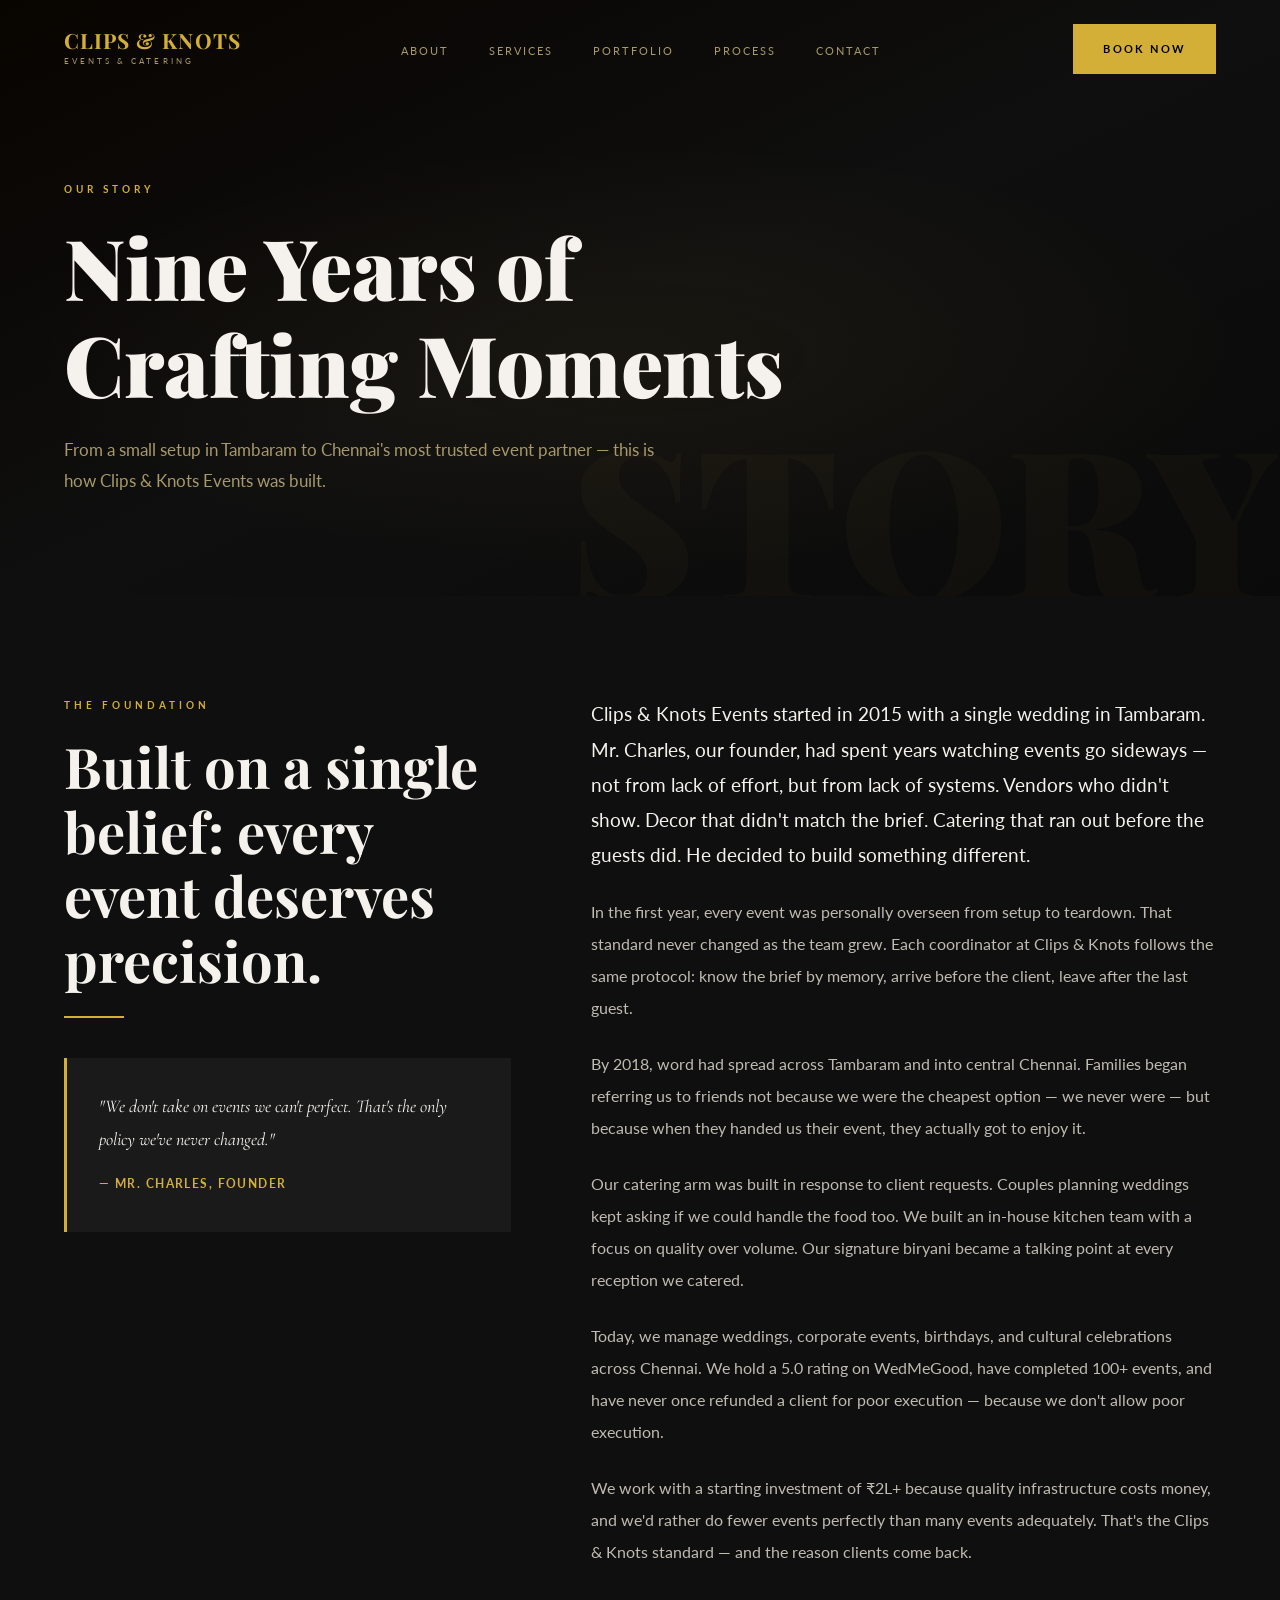
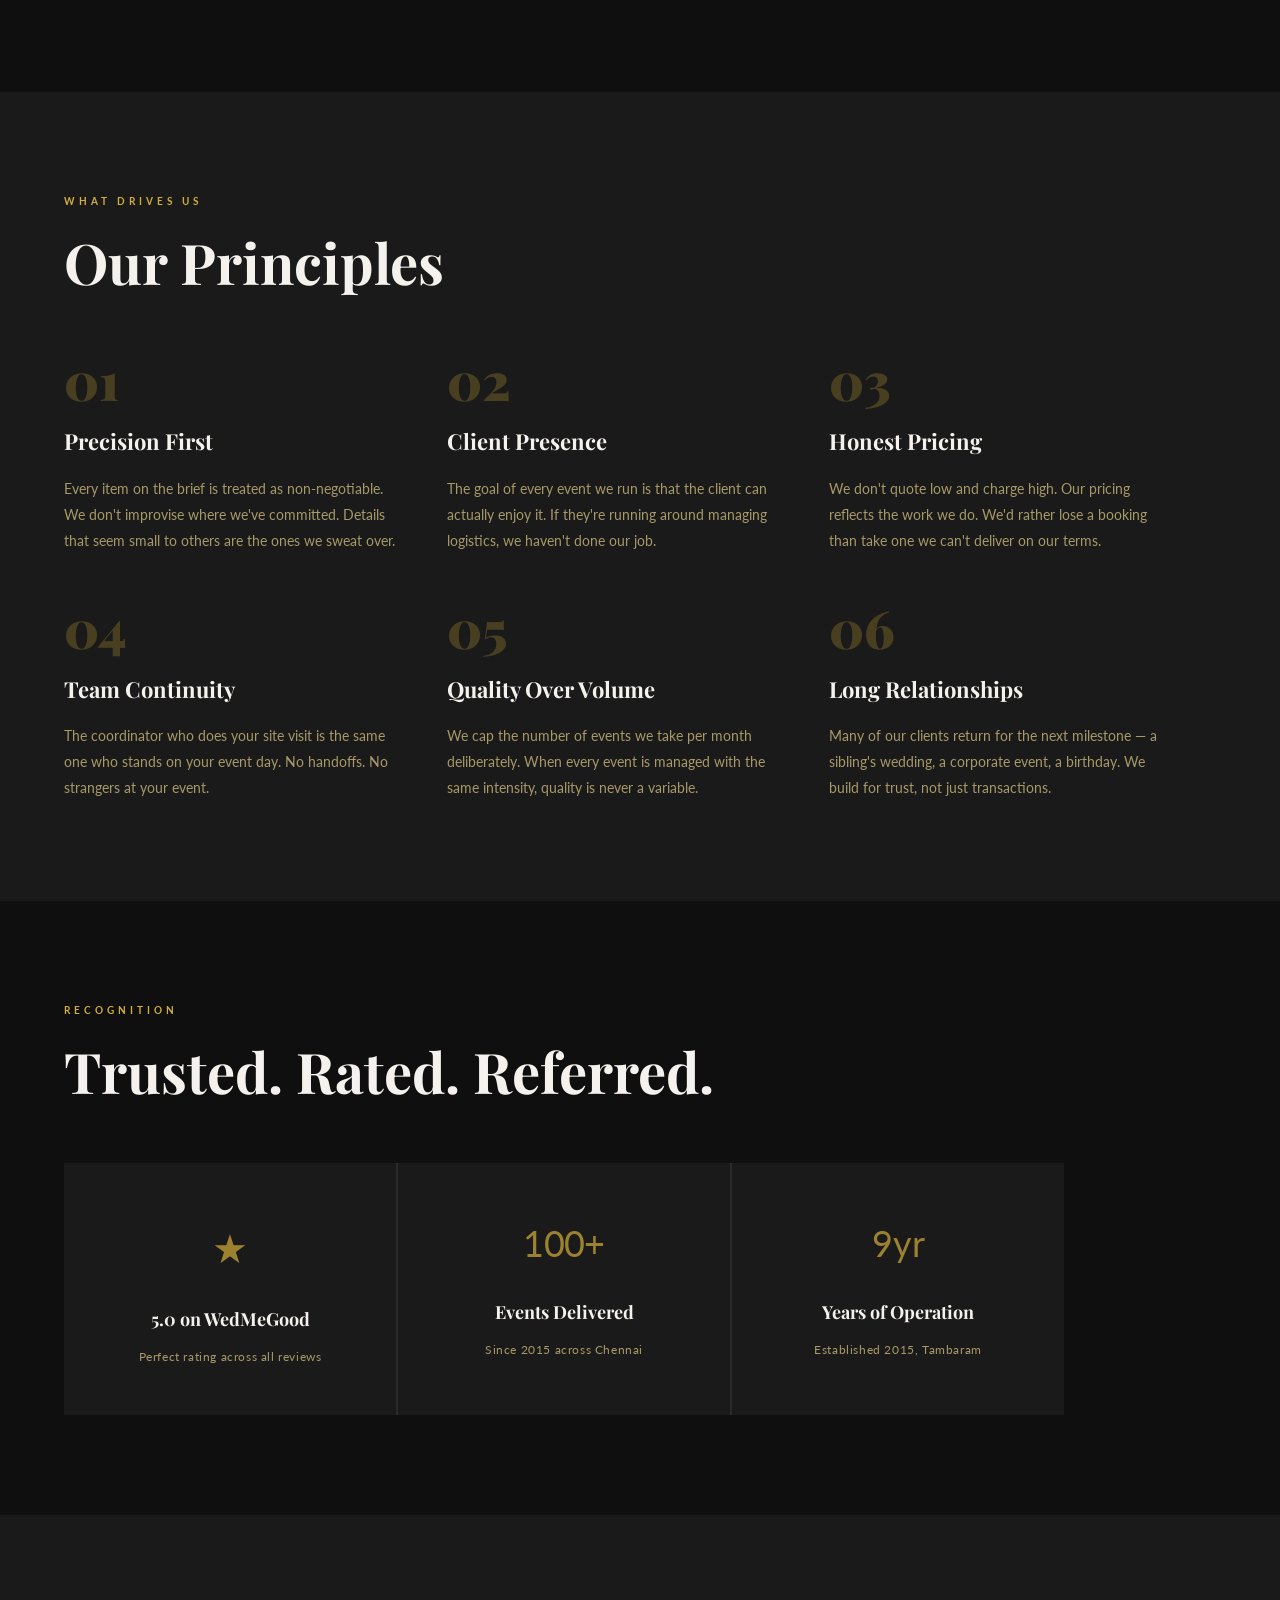
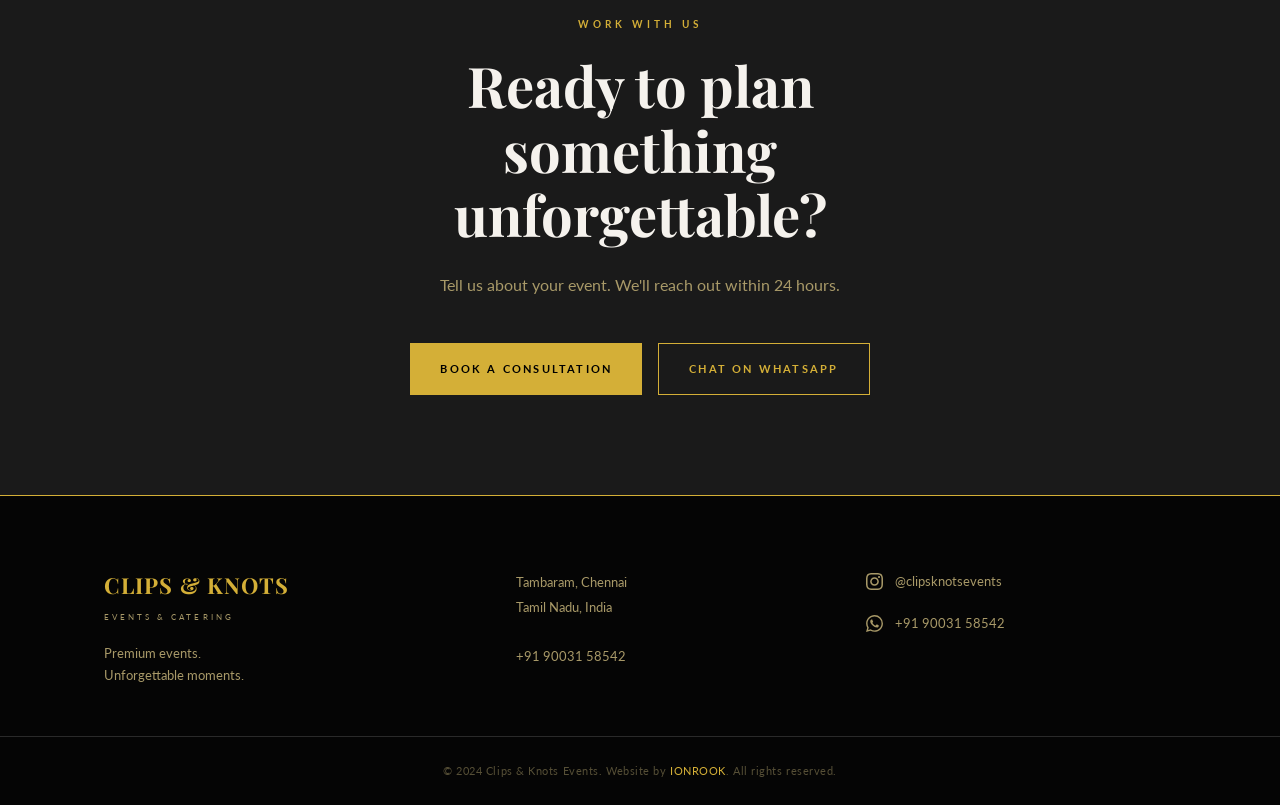
==== about.html @ 50ed9e3c "clips knots final build" ====
<!DOCTYPE html>
<html lang="en">
<head>
  <meta charset="UTF-8">
  <meta name="viewport" content="width=device-width, initial-scale=1.0">
  <meta name="description" content="About Clips & Knots Events — 9 years of premium event management in Chennai. Our story, values, and team behind 100+ unforgettable celebrations.">
  <title>About — Clips &amp; Knots Events</title>
  <link rel="preconnect" href="https://fonts.googleapis.com">
  <link rel="preconnect" href="https://fonts.gstatic.com" crossorigin>
  <link href="https://fonts.googleapis.com/css2?family=Playfair+Display:ital,wght@0,400;0,500;0,700;0,900;1,400&family=Lato:wght@300;400;700&family=Cormorant+Garamond:ital,wght@1,400;1,500;1,600&display=swap" rel="stylesheet">
  <link rel="stylesheet" href="css/style.css">
</head>
<body>

  <!-- NAVIGATION -->
  <nav class="nav" role="navigation" aria-label="Main navigation">
    <a href="index.html" class="nav-logo" aria-label="Clips & Knots Events — Home">
      <span class="nav-logo-name">CLIPS &amp; KNOTS</span>
      <span class="nav-logo-sub">Events &amp; Catering</span>
    </a>
    <ul class="nav-links" role="list">
      <li><a href="about.html" aria-current="page">About</a></li>
      <li><a href="index.html#services">Services</a></li>
      <li><a href="index.html#portfolio">Portfolio</a></li>
      <li><a href="index.html#process">Process</a></li>
      <li><a href="contact.html">Contact</a></li>
    </ul>
    <a href="contact.html" class="btn btn-primary" style="margin-left:32px;">Book Now</a>
    <button class="nav-hamburger" aria-label="Open navigation menu" aria-expanded="false">
      <span></span><span></span><span></span>
    </button>
  </nav>

  <!-- MOBILE MENU -->
  <div class="mobile-menu" role="dialog" aria-modal="true" aria-label="Navigation menu">
    <a href="index.html">Home</a>
    <a href="index.html#services">Services</a>
    <a href="index.html#portfolio">Portfolio</a>
    <a href="contact.html">Contact</a>
    <a href="https://wa.me/919003158542?text=Hi%20Clips%20%26%20Knots%2C%20I'm%20interested%20in%20your%20event%20planning%20services." class="btn btn-primary" target="_blank" rel="noopener noreferrer" style="margin-top:8px;">Chat on WhatsApp</a>
  </div>

  <main>

    <!-- ============================
         PAGE HERO
         ============================ -->
    <section class="page-hero" aria-label="About us">
      <span class="page-hero-bg-text" aria-hidden="true">STORY</span>
      <span class="label-text" style="margin-bottom:20px;">Our Story</span>
      <h1 class="section-title" style="font-size:clamp(48px,7vw,84px); font-weight:900;">Nine Years of<br>Crafting Moments</h1>
      <p>From a small setup in Tambaram to Chennai's most trusted event partner — this is how Clips &amp; Knots Events was built.</p>
    </section>

    <!-- ============================
         FULL STORY
         ============================ -->
    <section class="about-full-story" aria-labelledby="story-heading">
      <div class="about-full-story-grid">
        <div class="about-story-sticky">
          <span class="label-text reveal" style="margin-bottom:20px;">The Foundation</span>
          <h2 class="section-title reveal reveal-delay-1" id="story-heading">Built on a single belief: every event deserves precision.</h2>
          <div class="gold-line reveal reveal-delay-2"></div>
          <div class="reveal reveal-delay-2" style="margin-top: 40px;">
            <div style="background:var(--bg-secondary); padding:32px; border-left:3px solid var(--accent);">
              <p class="testimonial-quote" style="font-size:18px; margin-bottom:16px;">"We don't take on events we can't perfect. That's the only policy we've never changed."</p>
              <p class="testimonial-author">— Mr. Charles, Founder</p>
            </div>
          </div>
        </div>

        <div class="about-story-content">
          <p class="reveal">
            Clips &amp; Knots Events started in 2015 with a single wedding in Tambaram. Mr. Charles,
            our founder, had spent years watching events go sideways — not from lack of effort,
            but from lack of systems. Vendors who didn't show. Decor that didn't match the brief.
            Catering that ran out before the guests did. He decided to build something different.
          </p>
          <p class="reveal reveal-delay-1">
            In the first year, every event was personally overseen from setup to teardown.
            That standard never changed as the team grew. Each coordinator at Clips &amp; Knots
            follows the same protocol: know the brief by memory, arrive before the client,
            leave after the last guest.
          </p>
          <p class="reveal reveal-delay-1">
            By 2018, word had spread across Tambaram and into central Chennai. Families began
            referring us to friends not because we were the cheapest option — we never were —
            but because when they handed us their event, they actually got to enjoy it.
          </p>
          <p class="reveal reveal-delay-2">
            Our catering arm was built in response to client requests. Couples planning weddings
            kept asking if we could handle the food too. We built an in-house kitchen team with a
            focus on quality over volume. Our signature biryani became a talking point at every
            reception we catered.
          </p>
          <p class="reveal reveal-delay-2">
            Today, we manage weddings, corporate events, birthdays, and cultural celebrations
            across Chennai. We hold a 5.0 rating on WedMeGood, have completed 100+ events,
            and have never once refunded a client for poor execution — because we don't allow
            poor execution.
          </p>
          <p class="reveal reveal-delay-3">
            We work with a starting investment of ₹2L+ because quality infrastructure costs
            money, and we'd rather do fewer events perfectly than many events adequately.
            That's the Clips &amp; Knots standard — and the reason clients come back.
          </p>
        </div>
      </div>
    </section>

    <!-- ============================
         VALUES
         ============================ -->
    <section class="values-section" aria-labelledby="values-heading">
      <span class="label-text reveal" style="margin-bottom:20px;">What Drives Us</span>
      <h2 class="section-title reveal reveal-delay-1" id="values-heading">Our Principles</h2>
      <div class="values-grid">
        <div class="reveal">
          <p class="value-number">01</p>
          <h3 class="value-title">Precision First</h3>
          <p class="value-desc">Every item on the brief is treated as non-negotiable. We don't improvise where we've committed. Details that seem small to others are the ones we sweat over.</p>
        </div>
        <div class="reveal reveal-delay-1">
          <p class="value-number">02</p>
          <h3 class="value-title">Client Presence</h3>
          <p class="value-desc">The goal of every event we run is that the client can actually enjoy it. If they're running around managing logistics, we haven't done our job.</p>
        </div>
        <div class="reveal reveal-delay-2">
          <p class="value-number">03</p>
          <h3 class="value-title">Honest Pricing</h3>
          <p class="value-desc">We don't quote low and charge high. Our pricing reflects the work we do. We'd rather lose a booking than take one we can't deliver on our terms.</p>
        </div>
        <div class="reveal">
          <p class="value-number">04</p>
          <h3 class="value-title">Team Continuity</h3>
          <p class="value-desc">The coordinator who does your site visit is the same one who stands on your event day. No handoffs. No strangers at your event.</p>
        </div>
        <div class="reveal reveal-delay-1">
          <p class="value-number">05</p>
          <h3 class="value-title">Quality Over Volume</h3>
          <p class="value-desc">We cap the number of events we take per month deliberately. When every event is managed with the same intensity, quality is never a variable.</p>
        </div>
        <div class="reveal reveal-delay-2">
          <p class="value-number">06</p>
          <h3 class="value-title">Long Relationships</h3>
          <p class="value-desc">Many of our clients return for the next milestone — a sibling's wedding, a corporate event, a birthday. We build for trust, not just transactions.</p>
        </div>
      </div>
    </section>

    <!-- ============================
         RECOGNITION
         ============================ -->
    <section class="recognition-section" aria-labelledby="recognition-heading">
      <span class="label-text reveal" style="margin-bottom:20px;">Recognition</span>
      <h2 class="section-title reveal reveal-delay-1" id="recognition-heading">Trusted. Rated. Referred.</h2>
      <div class="recognition-grid reveal reveal-delay-2">
        <div class="recognition-item">
          <span class="recognition-icon">★</span>
          <h3 class="recognition-title">5.0 on WedMeGood</h3>
          <p class="recognition-detail">Perfect rating across all reviews</p>
        </div>
        <div class="recognition-item">
          <span class="recognition-icon" style="font-size:36px; font-family:var(--font-sans); letter-spacing:-0.02em;">100+</span>
          <h3 class="recognition-title">Events Delivered</h3>
          <p class="recognition-detail">Since 2015 across Chennai</p>
        </div>
        <div class="recognition-item">
          <span class="recognition-icon" style="font-size:36px; font-family:var(--font-sans);">9yr</span>
          <h3 class="recognition-title">Years of Operation</h3>
          <p class="recognition-detail">Established 2015, Tambaram</p>
        </div>
      </div>
    </section>

    <!-- ============================
         CTA
         ============================ -->
    <section style="padding: 100px 5%; background: var(--bg-secondary); text-align:center;" aria-label="Get started">
      <span class="label-text reveal" style="margin-bottom:20px; display:block;">Work With Us</span>
      <h2 class="section-title reveal reveal-delay-1" style="max-width:600px; margin:0 auto 24px;">Ready to plan something unforgettable?</h2>
      <p class="reveal reveal-delay-2" style="font-family:var(--font-sans); font-size:16px; color:var(--text-secondary); max-width:500px; margin:0 auto 44px;">Tell us about your event. We'll reach out within 24 hours.</p>
      <div class="reveal reveal-delay-3" style="display:flex; gap:16px; justify-content:center; flex-wrap:wrap;">
        <a href="contact.html" class="btn btn-primary">Book a Consultation</a>
        <a href="https://wa.me/919003158542?text=Hi%20Clips%20%26%20Knots%2C%20I'm%20interested%20in%20your%20services." class="btn btn-ghost" target="_blank" rel="noopener noreferrer">Chat on WhatsApp</a>
      </div>
    </section>

  </main>

  <!-- FOOTER -->
  <footer class="footer" role="contentinfo">
    <div class="footer-main">
      <div>
        <p class="footer-logo-name">CLIPS &amp; KNOTS</p>
        <p class="footer-logo-sub">Events &amp; Catering</p>
        <p class="footer-tagline">Premium events.<br>Unforgettable moments.</p>
      </div>
      <div class="footer-center">
        <address class="footer-address" style="font-style:normal;">
          Tambaram, Chennai<br>
          Tamil Nadu, India<br><br>
          <a href="tel:+919003158542">+91 90031 58542</a>
        </address>
      </div>
      <div class="footer-right">
        <a href="https://www.instagram.com/clipsknotsevents" target="_blank" rel="noopener noreferrer" class="footer-social-link" aria-label="Instagram — @clipsknotsevents">
          <svg class="footer-social-icon" viewBox="0 0 24 24" aria-hidden="true"><path d="M12 2.163c3.204 0 3.584.012 4.85.07 3.252.148 4.771 1.691 4.919 4.919.058 1.265.069 1.645.069 4.849 0 3.205-.012 3.584-.069 4.849-.149 3.225-1.664 4.771-4.919 4.919-1.266.058-1.644.07-4.85.07-3.204 0-3.584-.012-4.849-.07-3.26-.149-4.771-1.699-4.919-4.92-.058-1.265-.07-1.644-.07-4.849 0-3.204.013-3.583.07-4.849.149-3.227 1.664-4.771 4.919-4.919 1.266-.057 1.645-.069 4.849-.069zm0-2.163c-3.259 0-3.667.014-4.947.072-4.358.2-6.78 2.618-6.98 6.98-.059 1.281-.073 1.689-.073 4.948 0 3.259.014 3.668.072 4.948.2 4.358 2.618 6.78 6.98 6.98 1.281.058 1.689.072 4.948.072 3.259 0 3.668-.014 4.948-.072 4.354-.2 6.782-2.618 6.979-6.98.059-1.28.073-1.689.073-4.948 0-3.259-.014-3.667-.072-4.947-.196-4.354-2.617-6.78-6.979-6.98-1.281-.059-1.69-.073-4.949-.073zm0 5.838c-3.403 0-6.162 2.759-6.162 6.162s2.759 6.163 6.162 6.163 6.162-2.759 6.162-6.163c0-3.403-2.759-6.162-6.162-6.162zm0 10.162c-2.209 0-4-1.79-4-4 0-2.209 1.791-4 4-4s4 1.791 4 4c0 2.21-1.791 4-4 4zm6.406-11.845c-.796 0-1.441.645-1.441 1.44s.645 1.44 1.441 1.44c.795 0 1.439-.645 1.439-1.44s-.644-1.44-1.439-1.44z"/></svg>
          @clipsknotsevents
        </a>
        <a href="https://wa.me/919003158542" target="_blank" rel="noopener noreferrer" class="footer-social-link" aria-label="WhatsApp — +91 90031 58542">
          <svg class="footer-social-icon" viewBox="0 0 24 24" aria-hidden="true"><path d="M17.472 14.382c-.297-.149-1.758-.867-2.03-.967-.273-.099-.471-.148-.67.15-.197.297-.767.966-.94 1.164-.173.199-.347.223-.644.075-.297-.15-1.255-.463-2.39-1.475-.883-.788-1.48-1.761-1.653-2.059-.173-.297-.018-.458.13-.606.134-.133.298-.347.446-.52.149-.174.198-.298.298-.497.099-.198.05-.371-.025-.52-.075-.149-.669-1.612-.916-2.207-.242-.579-.487-.5-.669-.51-.173-.008-.371-.01-.57-.01-.198 0-.52.074-.792.372-.272.297-1.04 1.016-1.04 2.479 0 1.462 1.065 2.875 1.213 3.074.149.198 2.096 3.2 5.077 4.487.709.306 1.262.489 1.694.625.712.227 1.36.195 1.871.118.571-.085 1.758-.719 2.006-1.413.248-.694.248-1.289.173-1.413-.074-.124-.272-.198-.57-.347m-5.421 7.403h-.004a9.87 9.87 0 01-5.031-1.378l-.361-.214-3.741.982.998-3.648-.235-.374a9.86 9.86 0 01-1.51-5.26c.001-5.45 4.436-9.884 9.888-9.884 2.64 0 5.122 1.03 6.988 2.898a9.825 9.825 0 012.893 6.994c-.003 5.45-4.437 9.884-9.885 9.884m8.413-18.297A11.815 11.815 0 0012.05 0C5.495 0 .16 5.335.157 11.892c0 2.096.547 4.142 1.588 5.945L.057 24l6.305-1.654a11.882 11.882 0 005.683 1.448h.005c6.554 0 11.89-5.335 11.893-11.893a11.821 11.821 0 00-3.48-8.413z"/></svg>
          +91 90031 58542
        </a>
      </div>
    </div>
    <div class="footer-bottom">
      <p>&#169; 2024 Clips &amp; Knots Events. Website by <span style="color:var(--accent);">IONROOK</span>. All rights reserved.</p>
    </div>
  </footer>

  <script src="js/main.js"></script>
</body>
</html>
---- css/style.css ----
@import url('https://fonts.googleapis.com/css2?family=Playfair+Display:ital,wght@0,400;0,500;0,700;0,900;1,400&family=Lato:wght@300;400;700&family=Cormorant+Garamond:ital,wght@1,400;1,500;1,600&display=swap');

/* ============================================
   ROOT VARIABLES
   ============================================ */

:root {
  --bg-primary:    #0f0f0f;
  --bg-secondary:  #1a1a1a;
  --bg-dark:       #0a0a0a;
  --bg-darkest:    #050505;
  --text-primary:  #f5f2ed;
  --text-secondary:#a89968;
  --accent:        #d4af37;
  --accent-dark:   #b8962e;
  --border:        #2a2a2a;
  --border-accent: rgba(212, 175, 55, 0.2);
  --font-serif:    'Playfair Display', Georgia, serif;
  --font-sans:     'Lato', sans-serif;
  --font-quote:    'Cormorant Garamond', Georgia, serif;
  --transition:    all 0.4s cubic-bezier(0.4, 0, 0.2, 1);
  --shadow-gold:   0 10px 40px rgba(212, 175, 55, 0.1);
}

/* ============================================
   RESET & BASE
   ============================================ */

*, *::before, *::after {
  margin: 0;
  padding: 0;
  box-sizing: border-box;
}

html {
  scroll-behavior: smooth;
  font-size: 16px;
}

body {
  font-family: var(--font-sans);
  background: var(--bg-primary);
  color: var(--text-primary);
  overflow-x: hidden;
  line-height: 1.8;
}

img {
  max-width: 100%;
  height: auto;
  display: block;
}

a {
  text-decoration: none;
  color: inherit;
}

/* ============================================
   TYPOGRAPHY SYSTEM
   ============================================ */

.label-text {
  font-family: var(--font-sans);
  font-size: 10px;
  font-weight: 700;
  letter-spacing: 0.4em;
  text-transform: uppercase;
  color: var(--accent);
  display: block;
}

.section-title {
  font-family: var(--font-serif);
  font-size: clamp(36px, 5vw, 56px);
  font-weight: 700;
  color: var(--text-primary);
  line-height: 1.15;
}

.gold-line {
  width: 60px;
  height: 2px;
  background: var(--accent);
  margin: 24px 0;
}

/* ============================================
   BUTTONS
   ============================================ */

.btn {
  display: inline-flex;
  align-items: center;
  justify-content: center;
  font-family: var(--font-sans);
  font-size: 11px;
  font-weight: 700;
  letter-spacing: 0.2em;
  text-transform: uppercase;
  padding: 15px 30px;
  cursor: pointer;
  transition: var(--transition);
  border: none;
  min-height: 48px;
  min-width: 48px;
}

.btn-primary {
  background: var(--accent);
  color: #000;
}

.btn-primary:hover {
  background: var(--accent-dark);
}

.btn-ghost {
  background: transparent;
  color: var(--accent);
  border: 1px solid var(--accent);
}

.btn-ghost:hover {
  background: rgba(212, 175, 55, 0.08);
}

.btn-full {
  width: 100%;
  text-align: center;
}

/* ============================================
   NAVIGATION
   ============================================ */

.nav {
  position: fixed;
  top: 0;
  left: 0;
  right: 0;
  z-index: 1000;
  padding: 24px 5%;
  display: flex;
  align-items: center;
  justify-content: space-between;
  transition: var(--transition);
}

.nav.scrolled {
  background: rgba(9, 8, 7, 0.97);
  backdrop-filter: blur(20px);
  -webkit-backdrop-filter: blur(20px);
  padding: 16px 5%;
  border-bottom: 1px solid var(--border);
}

.nav-logo {
  display: flex;
  flex-direction: column;
  gap: 3px;
}

.nav-logo-name {
  font-family: var(--font-serif);
  font-size: 21px;
  font-weight: 700;
  color: var(--accent);
  letter-spacing: 0.05em;
  line-height: 1;
}

.nav-logo-sub {
  font-family: var(--font-sans);
  font-size: 8px;
  font-weight: 400;
  letter-spacing: 0.38em;
  text-transform: uppercase;
  color: var(--text-secondary);
}

.nav-links {
  display: flex;
  align-items: center;
  gap: 40px;
  list-style: none;
}

.nav-links a {
  font-family: var(--font-sans);
  font-size: 11px;
  font-weight: 400;
  letter-spacing: 0.18em;
  text-transform: uppercase;
  color: var(--text-secondary);
  transition: color 0.3s ease;
}

.nav-links a:hover {
  color: var(--accent);
}

/* Mobile hamburger */
.nav-hamburger {
  display: none;
  flex-direction: column;
  gap: 5px;
  cursor: pointer;
  padding: 8px;
  background: none;
  border: none;
}

.nav-hamburger span {
  display: block;
  width: 24px;
  height: 1.5px;
  background: var(--accent);
  transition: var(--transition);
}

.nav-hamburger.active span:nth-child(1) {
  transform: translateY(6.5px) rotate(45deg);
}

.nav-hamburger.active span:nth-child(2) {
  opacity: 0;
}

.nav-hamburger.active span:nth-child(3) {
  transform: translateY(-6.5px) rotate(-45deg);
}

/* Mobile menu overlay */
.mobile-menu {
  display: none;
  position: fixed;
  inset: 0;
  background: rgba(5, 4, 3, 0.99);
  z-index: 999;
  flex-direction: column;
  align-items: center;
  justify-content: center;
  gap: 36px;
  transform: translateX(100%);
  transition: transform 0.5s cubic-bezier(0.4, 0, 0.2, 1);
}

.mobile-menu.open {
  transform: translateX(0);
}

.mobile-menu a {
  font-family: var(--font-serif);
  font-size: 34px;
  color: var(--text-primary);
  transition: color 0.3s;
}

.mobile-menu a:hover {
  color: var(--accent);
}

.mobile-menu .btn {
  font-size: 12px;
  padding: 16px 36px;
  margin-top: 16px;
}

/* ============================================
   HERO
   ============================================ */

.hero {
  min-height: 100vh;
  display: flex;
  flex-direction: column;
  justify-content: center;
  position: relative;
  overflow: hidden;
  background:
    radial-gradient(ellipse 80% 60% at 65% 35%, rgba(212, 175, 55, 0.07) 0%, transparent 55%),
    radial-gradient(ellipse 60% 80% at 15% 75%, rgba(160, 80, 20, 0.09) 0%, transparent 45%),
    linear-gradient(155deg, #080400 0%, #0f0f0f 30%, #130900 60%, #0a0a0a 100%);
}

.hero::before {
  content: '';
  position: absolute;
  inset: 0;
  background-image: url("data:image/svg+xml,%3Csvg viewBox='0 0 200 200' xmlns='http://www.w3.org/2000/svg'%3E%3Cfilter id='n'%3E%3CfeTurbulence type='fractalNoise' baseFrequency='0.85' numOctaves='4' stitchTiles='stitch'/%3E%3C/filter%3E%3Crect width='100%25' height='100%25' filter='url(%23n)' opacity='0.04'/%3E%3C/svg%3E");
  pointer-events: none;
  opacity: 0.5;
}

.hero-content {
  position: relative;
  z-index: 2;
  padding: 0 5%;
  padding-top: 100px;
  max-width: 960px;
}

.hero-label {
  margin-bottom: 36px;
  opacity: 0;
  animation: fadeInUp 0.8s ease forwards 0.2s;
}

.hero-title {
  font-family: var(--font-serif);
  font-size: clamp(52px, 8.5vw, 100px);
  font-weight: 900;
  line-height: 1.0;
  color: var(--text-primary);
  margin-bottom: 36px;
}

.hero-title .word {
  display: inline-block;
  opacity: 0;
  transform: translateY(32px);
}

.hero-title .break {
  display: block;
  height: 4px;
}

.hero-subtitle {
  font-family: var(--font-sans);
  font-size: 18px;
  color: var(--text-secondary);
  max-width: 540px;
  line-height: 1.8;
  margin-bottom: 52px;
  opacity: 0;
  animation: fadeInUp 0.8s ease forwards 0.95s;
}

.hero-ctas {
  display: flex;
  gap: 16px;
  flex-wrap: wrap;
  opacity: 0;
  animation: fadeInUp 0.8s ease forwards 1.15s;
}

/* Marquee scroll text */
.hero-marquee {
  position: absolute;
  bottom: 0;
  left: 0;
  right: 0;
  padding: 18px 0;
  border-top: 1px solid rgba(212, 175, 55, 0.1);
  overflow: hidden;
  z-index: 2;
}

.hero-marquee-inner {
  display: flex;
  width: max-content;
  animation: marquee 35s linear infinite;
}

.hero-marquee-text {
  font-family: var(--font-sans);
  font-size: 10px;
  font-weight: 700;
  letter-spacing: 0.42em;
  text-transform: uppercase;
  color: var(--accent);
  opacity: 0.35;
  padding: 0 48px;
  white-space: nowrap;
}

@keyframes marquee {
  from { transform: translateX(0); }
  to   { transform: translateX(-50%); }
}

/* ============================================
   SOCIAL PROOF BAR
   ============================================ */

.stats {
  background: var(--bg-secondary);
  padding: 72px 5%;
}

.stats-grid {
  display: flex;
  align-items: center;
  justify-content: center;
  max-width: 800px;
  margin: 0 auto;
}

.stat-item {
  flex: 1;
  text-align: center;
  padding: 0 44px;
}

.stat-item:not(:last-child) {
  border-right: 1px solid var(--border);
}

.stat-number {
  font-family: var(--font-serif);
  font-size: clamp(40px, 5vw, 58px);
  font-weight: 700;
  color: var(--accent);
  line-height: 1;
  margin-bottom: 14px;
}

.stat-label {
  font-family: var(--font-sans);
  font-size: 10px;
  font-weight: 400;
  letter-spacing: 0.22em;
  text-transform: uppercase;
  color: var(--text-secondary);
}

/* ============================================
   ABOUT (Homepage teaser)
   ============================================ */

.about {
  padding: 120px 5%;
  position: relative;
  overflow: hidden;
}

.about-bg-text {
  position: absolute;
  font-family: var(--font-serif);
  font-size: clamp(80px, 13vw, 170px);
  font-weight: 900;
  color: var(--accent);
  opacity: 0.04;
  top: 50%;
  left: -2%;
  transform: translateY(-50%) rotate(-4deg);
  user-select: none;
  pointer-events: none;
  white-space: nowrap;
  letter-spacing: -0.02em;
}

.about-grid {
  display: grid;
  grid-template-columns: 1fr 1fr;
  gap: 80px;
  align-items: center;
  max-width: 1200px;
  margin: 0 auto;
}

.about-image-wrapper {
  position: relative;
}

.about-image {
  width: 100%;
  aspect-ratio: 4/5;
  background:
    radial-gradient(ellipse at 40% 35%, rgba(212, 175, 55, 0.14) 0%, transparent 55%),
    linear-gradient(145deg, #1a0d05 0%, #2a1a0a 45%, #1a1006 100%);
  position: relative;
  overflow: hidden;
}

.about-image::after {
  content: '';
  position: absolute;
  inset: 0;
  border: 1px solid rgba(212, 175, 55, 0.12);
}

.about-image-badge {
  position: absolute;
  bottom: -20px;
  right: -20px;
  background: var(--accent);
  padding: 20px 26px;
  font-family: var(--font-serif);
  font-size: 15px;
  color: #000;
  font-weight: 700;
  letter-spacing: 0.05em;
  z-index: 2;
}

.about-content .label-text {
  margin-bottom: 20px;
}

.about-content .section-title {
  margin-bottom: 0;
}

.about-content .gold-line {
  margin: 28px 0;
}

.about-content p {
  font-family: var(--font-sans);
  font-size: 16px;
  color: #c0bbb2;
  line-height: 1.9;
  margin-bottom: 18px;
}

.about-cta {
  margin-top: 40px;
}

/* ============================================
   SERVICES
   ============================================ */

.services {
  padding: 120px 5%;
  background: var(--bg-dark);
}

.services-header {
  text-align: center;
  margin-bottom: 80px;
}

.services-header .label-text {
  margin-bottom: 20px;
}

.services-grid {
  display: grid;
  grid-template-columns: repeat(2, 1fr);
  gap: 2px;
  max-width: 1100px;
  margin: 0 auto;
  background: var(--border);
}

.service-card {
  background: var(--bg-secondary);
  padding: 52px 40px;
  position: relative;
  overflow: hidden;
  transition: var(--transition);
  border-left: 3px solid transparent;
}

.service-card:hover {
  background: #222;
  border-left-color: var(--accent);
  box-shadow: var(--shadow-gold);
}

.service-number {
  font-family: var(--font-serif);
  font-size: 110px;
  font-weight: 900;
  color: var(--accent);
  opacity: 0.07;
  position: absolute;
  top: -24px;
  right: 16px;
  line-height: 1;
  pointer-events: none;
  user-select: none;
  transition: opacity 0.4s ease;
}

.service-card:hover .service-number {
  opacity: 0.11;
}

.service-title {
  font-family: var(--font-serif);
  font-size: 26px;
  font-weight: 600;
  color: var(--text-primary);
  margin-bottom: 16px;
  position: relative;
}

.service-title::after {
  content: '';
  display: block;
  width: 30px;
  height: 1px;
  background: var(--accent);
  margin-top: 12px;
  transition: width 0.4s ease;
}

.service-card:hover .service-title::after {
  width: 54px;
}

.service-description {
  font-family: var(--font-sans);
  font-size: 14px;
  color: var(--text-secondary);
  line-height: 1.85;
  position: relative;
}

/* ============================================
   PORTFOLIO
   ============================================ */

.portfolio {
  padding: 120px 5%;
}

.portfolio-header {
  margin-bottom: 60px;
}

.portfolio-header .label-text {
  margin-bottom: 20px;
}

.portfolio-grid {
  display: grid;
  grid-template-columns: repeat(3, 1fr);
  gap: 3px;
  margin-bottom: 44px;
}

.portfolio-item {
  position: relative;
  overflow: hidden;
  cursor: pointer;
}

.portfolio-img {
  width: 100%;
  aspect-ratio: 4/3;
  transition: transform 0.65s cubic-bezier(0.4, 0, 0.2, 1);
  position: relative;
}

.portfolio-img::before {
  content: '';
  position: absolute;
  inset: 0;
  background: radial-gradient(ellipse at 50% 40%, rgba(212, 175, 55, 0.1) 0%, transparent 65%);
}

.portfolio-item:nth-child(1) .portfolio-img { background: linear-gradient(145deg, #200808 0%, #3d1414 50%, #1a0a0a 100%); }
.portfolio-item:nth-child(2) .portfolio-img { background: linear-gradient(145deg, #08081f 0%, #14143d 50%, #0a0a1c 100%); }
.portfolio-item:nth-child(3) .portfolio-img { background: linear-gradient(145deg, #1a1204 0%, #302210 50%, #1a1108 100%); }
.portfolio-item:nth-child(4) .portfolio-img { background: linear-gradient(145deg, #081808 0%, #142814 50%, #0a1a0a 100%); }
.portfolio-item:nth-child(5) .portfolio-img { background: linear-gradient(145deg, #1a0818 0%, #2d1530 50%, #160a18 100%); }
.portfolio-item:nth-child(6) .portfolio-img { background: linear-gradient(145deg, #1f1303 0%, #3a2810 50%, #1a1208 100%); }

.portfolio-overlay {
  position: absolute;
  inset: 0;
  background: rgba(8, 4, 0, 0);
  display: flex;
  align-items: center;
  justify-content: center;
  transition: background 0.5s cubic-bezier(0.4, 0, 0.2, 1);
}

.portfolio-overlay-content {
  text-align: center;
  opacity: 0;
  transform: translateY(12px);
  transition: opacity 0.4s ease 0.08s, transform 0.4s ease 0.08s;
}

.portfolio-item:hover .portfolio-img {
  transform: scale(1.06);
}

.portfolio-item:hover .portfolio-overlay {
  background: rgba(8, 4, 0, 0.88);
}

.portfolio-item:hover .portfolio-overlay-content {
  opacity: 1;
  transform: translateY(0);
}

.portfolio-event-name {
  font-family: var(--font-serif);
  font-size: 22px;
  color: var(--text-primary);
  margin-bottom: 10px;
}

.portfolio-view-link {
  font-family: var(--font-sans);
  font-size: 9px;
  font-weight: 700;
  letter-spacing: 0.28em;
  text-transform: uppercase;
  color: var(--accent);
}

.portfolio-footer {
  text-align: center;
}

.portfolio-instagram-link {
  font-family: var(--font-sans);
  font-size: 14px;
  color: var(--accent);
  letter-spacing: 0.03em;
  transition: opacity 0.3s;
}

.portfolio-instagram-link:hover {
  opacity: 0.7;
}

/* ============================================
   PROCESS
   ============================================ */

.process {
  padding: 120px 5%;
  background: var(--bg-dark);
}

.process-header {
  text-align: center;
  margin-bottom: 80px;
}

.process-header .label-text {
  margin-bottom: 20px;
}

.process-steps {
  display: grid;
  grid-template-columns: repeat(4, 1fr);
  position: relative;
  max-width: 1100px;
  margin: 0 auto;
}

.process-steps::before {
  content: '';
  position: absolute;
  top: 24px;
  left: 12.5%;
  right: 12.5%;
  height: 1px;
  background: linear-gradient(90deg, transparent 0%, rgba(212, 175, 55, 0.25) 20%, rgba(212, 175, 55, 0.25) 80%, transparent 100%);
}

.process-step {
  padding: 0 24px;
  position: relative;
  text-align: center;
}

.process-step-num-bg {
  font-family: var(--font-serif);
  font-size: 140px;
  font-weight: 900;
  color: var(--accent);
  opacity: 0.04;
  position: absolute;
  top: -44px;
  left: 50%;
  transform: translateX(-50%);
  line-height: 1;
  pointer-events: none;
  user-select: none;
}

.process-step-badge {
  width: 48px;
  height: 48px;
  border: 1px solid rgba(212, 175, 55, 0.35);
  border-radius: 50%;
  display: flex;
  align-items: center;
  justify-content: center;
  margin: 0 auto 32px;
  position: relative;
  z-index: 1;
  background: var(--bg-dark);
}

.process-step-badge span {
  font-family: var(--font-sans);
  font-size: 10px;
  font-weight: 700;
  letter-spacing: 0.08em;
  color: var(--accent);
}

.process-step-title {
  font-family: var(--font-serif);
  font-size: 22px;
  font-weight: 600;
  color: var(--text-primary);
  margin-bottom: 16px;
}

.process-step-desc {
  font-family: var(--font-sans);
  font-size: 13px;
  color: var(--text-secondary);
  line-height: 1.85;
}

/* ============================================
   TESTIMONIALS
   ============================================ */

.testimonials {
  padding: 120px 5%;
}

.testimonials-header {
  margin-bottom: 60px;
}

.testimonials-header .label-text {
  margin-bottom: 20px;
}

.testimonials-grid {
  display: grid;
  grid-template-columns: repeat(3, 1fr);
  gap: 24px;
  max-width: 1200px;
}

.testimonial-card {
  background: var(--bg-secondary);
  border-left: 3px solid var(--accent);
  padding: 44px 40px;
  transition: var(--transition);
}

.testimonial-card:hover {
  transform: translateY(-8px);
  box-shadow: var(--shadow-gold);
}

.testimonial-stars {
  font-size: 14px;
  color: var(--accent);
  letter-spacing: 3px;
  margin-bottom: 24px;
}

.testimonial-quote {
  font-family: var(--font-quote);
  font-size: 17px;
  font-style: italic;
  color: var(--text-primary);
  line-height: 1.85;
  margin-bottom: 32px;
}

.testimonial-author {
  font-family: var(--font-sans);
  font-size: 12px;
  font-weight: 700;
  color: var(--accent);
  text-transform: uppercase;
  letter-spacing: 0.12em;
  margin-bottom: 6px;
}

.testimonial-detail {
  font-family: var(--font-sans);
  font-size: 11px;
  color: var(--text-secondary);
}

/* ============================================
   CONTACT CTA (Homepage)
   ============================================ */

.contact-cta {
  padding: 120px 5%;
  background: var(--bg-secondary);
}

.contact-cta-grid {
  display: grid;
  grid-template-columns: 1fr 1.1fr;
  gap: 80px;
  align-items: start;
  max-width: 1200px;
  margin: 0 auto;
}

.contact-cta-left .label-text {
  margin-bottom: 20px;
}

.contact-cta-left .section-title {
  margin-bottom: 0;
}

.contact-cta-left .gold-line {
  margin: 28px 0;
}

.contact-cta-left p {
  font-size: 16px;
  color: var(--text-secondary);
  line-height: 1.8;
  margin-bottom: 40px;
}

.contact-cta-buttons {
  display: flex;
  flex-direction: column;
  gap: 14px;
}

/* ============================================
   CONTACT FORM
   ============================================ */

.contact-form {
  display: flex;
  flex-direction: column;
}

.form-group {
  position: relative;
  margin-bottom: 32px;
}

.form-group label {
  display: block;
  font-family: var(--font-sans);
  font-size: 9px;
  font-weight: 700;
  letter-spacing: 0.25em;
  text-transform: uppercase;
  color: var(--text-secondary);
  margin-bottom: 10px;
}

.form-group input,
.form-group select,
.form-group textarea {
  width: 100%;
  background: transparent;
  border: none;
  border-bottom: 1px solid var(--border);
  color: var(--text-primary);
  font-family: var(--font-sans);
  font-size: 14px;
  padding: 12px 0;
  outline: none;
  transition: border-color 0.3s ease;
  appearance: none;
  -webkit-appearance: none;
}

.form-group select {
  cursor: pointer;
  background-image: url("data:image/svg+xml,%3Csvg xmlns='http://www.w3.org/2000/svg' width='12' height='7' viewBox='0 0 12 7'%3E%3Cpath d='M1 1l5 5 5-5' stroke='%23a89968' stroke-width='1.5' fill='none' stroke-linecap='round' stroke-linejoin='round'/%3E%3C/svg%3E");
  background-repeat: no-repeat;
  background-position: right 0 center;
  padding-right: 20px;
}

.form-group select option {
  background: var(--bg-secondary);
  color: var(--text-primary);
}

.form-group textarea {
  resize: none;
  min-height: 80px;
}

.form-group input:focus,
.form-group select:focus,
.form-group textarea:focus {
  border-bottom-color: var(--accent);
}

.form-group input.error,
.form-group select.error,
.form-group textarea.error {
  border-bottom-color: #c0392b;
}

.form-error {
  font-family: var(--font-sans);
  font-size: 11px;
  color: #e74c3c;
  margin-top: 6px;
  display: none;
}

.form-group.has-error .form-error {
  display: block;
}

.form-success {
  background: rgba(39, 174, 96, 0.1);
  border: 1px solid rgba(39, 174, 96, 0.3);
  color: #2ecc71;
  font-family: var(--font-sans);
  font-size: 13px;
  padding: 16px 20px;
  margin-top: 16px;
  display: none;
}

/* ============================================
   FOOTER
   ============================================ */

.footer {
  background: var(--bg-darkest);
  border-top: 1px solid var(--accent);
}

.footer-main {
  padding: 70px 5% 50px;
  display: grid;
  grid-template-columns: 1.2fr 1fr 1fr;
  gap: 40px;
  align-items: start;
  max-width: 1200px;
  margin: 0 auto;
}

.footer-logo-name {
  font-family: var(--font-serif);
  font-size: 22px;
  font-weight: 700;
  color: var(--accent);
  letter-spacing: 0.05em;
}

.footer-logo-sub {
  font-family: var(--font-sans);
  font-size: 8px;
  letter-spacing: 0.38em;
  text-transform: uppercase;
  color: var(--text-secondary);
  margin-top: 4px;
}

.footer-tagline {
  font-family: var(--font-sans);
  font-size: 13px;
  color: var(--text-secondary);
  margin-top: 18px;
  line-height: 1.7;
}

.footer-center {
  padding-top: 4px;
}

.footer-address {
  font-family: var(--font-sans);
  font-size: 13px;
  color: var(--text-secondary);
  line-height: 1.9;
}

.footer-address a {
  color: var(--text-secondary);
  transition: color 0.3s;
}

.footer-address a:hover {
  color: var(--accent);
}

.footer-right {
  display: flex;
  flex-direction: column;
  gap: 18px;
  padding-top: 4px;
}

.footer-social-link {
  display: flex;
  align-items: center;
  gap: 12px;
  font-family: var(--font-sans);
  font-size: 13px;
  color: var(--text-secondary);
  transition: color 0.3s;
}

.footer-social-link:hover {
  color: var(--accent);
}

.footer-social-icon {
  width: 17px;
  height: 17px;
  fill: currentColor;
  flex-shrink: 0;
}

.footer-bottom {
  border-top: 1px solid var(--border);
  padding: 24px 5%;
  text-align: center;
}

.footer-bottom p {
  font-family: var(--font-sans);
  font-size: 11px;
  color: rgba(168, 153, 104, 0.5);
  letter-spacing: 0.05em;
  max-width: 1200px;
  margin: 0 auto;
}

/* ============================================
   PAGE HERO (inner pages)
   ============================================ */

.page-hero {
  padding: 180px 5% 100px;
  background:
    radial-gradient(ellipse 80% 60% at 50% 60%, rgba(212, 175, 55, 0.05) 0%, transparent 60%),
    linear-gradient(155deg, #080400 0%, #0f0f0f 50%, #0a0a0a 100%);
  position: relative;
  overflow: hidden;
}

.page-hero-bg-text {
  position: absolute;
  font-family: var(--font-serif);
  font-size: clamp(100px, 16vw, 220px);
  font-weight: 900;
  color: var(--accent);
  opacity: 0.03;
  bottom: -20px;
  right: 0;
  line-height: 1;
  pointer-events: none;
  user-select: none;
}

.page-hero .label-text {
  margin-bottom: 20px;
}

.page-hero .section-title {
  font-size: clamp(48px, 7vw, 84px);
  font-weight: 900;
}

.page-hero p {
  font-size: 17px;
  color: var(--text-secondary);
  line-height: 1.8;
  max-width: 600px;
  margin-top: 24px;
}

/* ============================================
   ABOUT PAGE — EXTENDED
   ============================================ */

.about-full-story {
  padding: 100px 5%;
}

.about-full-story-grid {
  display: grid;
  grid-template-columns: 1fr 1.4fr;
  gap: 80px;
  align-items: start;
  max-width: 1200px;
  margin: 0 auto;
}

.about-story-sticky {
  position: sticky;
  top: 100px;
}

.about-story-content p {
  font-family: var(--font-sans);
  font-size: 16px;
  color: #c0bbb2;
  line-height: 2.0;
  margin-bottom: 24px;
}

.about-story-content p:first-child {
  font-size: 19px;
  color: var(--text-primary);
  line-height: 1.85;
}

.values-section {
  padding: 100px 5%;
  background: var(--bg-secondary);
}

.values-section .section-title {
  margin-bottom: 0;
}

.values-section .label-text {
  margin-bottom: 20px;
}

.values-grid {
  display: grid;
  grid-template-columns: repeat(3, 1fr);
  gap: 48px;
  max-width: 1100px;
  margin: 60px 0 0;
}

.value-number {
  font-family: var(--font-serif);
  font-size: 52px;
  font-weight: 900;
  color: var(--accent);
  opacity: 0.25;
  line-height: 1;
  margin-bottom: 16px;
}

.value-title {
  font-family: var(--font-serif);
  font-size: 22px;
  color: var(--text-primary);
  margin-bottom: 14px;
}

.value-desc {
  font-family: var(--font-sans);
  font-size: 14px;
  color: var(--text-secondary);
  line-height: 1.85;
}

.recognition-section {
  padding: 100px 5%;
}

.recognition-grid {
  display: flex;
  gap: 2px;
  max-width: 1000px;
  background: var(--border);
  margin: 60px 0 0;
}

.recognition-item {
  flex: 1;
  background: var(--bg-secondary);
  padding: 48px 36px;
  text-align: center;
  transition: var(--transition);
}

.recognition-item:hover {
  background: #222;
}

.recognition-icon {
  font-family: var(--font-serif);
  font-size: 40px;
  color: var(--accent);
  margin-bottom: 20px;
  opacity: 0.7;
  display: block;
}

.recognition-title {
  font-family: var(--font-serif);
  font-size: 18px;
  color: var(--text-primary);
  margin-bottom: 10px;
}

.recognition-detail {
  font-family: var(--font-sans);
  font-size: 12px;
  color: var(--text-secondary);
  letter-spacing: 0.05em;
}

/* ============================================
   CONTACT PAGE — FULL
   ============================================ */

.contact-full {
  padding: 80px 5% 120px;
}

.contact-full-grid {
  display: grid;
  grid-template-columns: 1fr 1.6fr;
  gap: 80px;
  align-items: start;
  max-width: 1200px;
  margin: 0 auto;
}

.contact-info-panel {
  padding-top: 8px;
}

.contact-info-item {
  margin-bottom: 44px;
  padding-bottom: 44px;
  border-bottom: 1px solid var(--border);
}

.contact-info-item:last-of-type {
  border-bottom: none;
}

.contact-info-label {
  font-family: var(--font-sans);
  font-size: 9px;
  font-weight: 700;
  letter-spacing: 0.3em;
  text-transform: uppercase;
  color: var(--accent);
  margin-bottom: 12px;
  display: block;
}

.contact-info-value {
  font-family: var(--font-sans);
  font-size: 16px;
  color: var(--text-primary);
  line-height: 1.7;
}

.contact-info-value a {
  color: var(--text-primary);
  transition: color 0.3s;
}

.contact-info-value a:hover {
  color: var(--accent);
}

.contact-social-links {
  display: flex;
  flex-direction: column;
  gap: 16px;
  margin-top: 8px;
}

.contact-social-link {
  display: flex;
  align-items: center;
  gap: 12px;
  font-family: var(--font-sans);
  font-size: 14px;
  color: var(--text-secondary);
  transition: color 0.3s;
}

.contact-social-link:hover {
  color: var(--accent);
}

.contact-social-icon {
  width: 18px;
  height: 18px;
  fill: currentColor;
  flex-shrink: 0;
}

.contact-form-panel .label-text {
  margin-bottom: 20px;
}

.contact-form-panel .section-title {
  font-size: clamp(28px, 3.5vw, 40px);
  margin-bottom: 0;
}

.contact-form-panel .gold-line {
  margin: 24px 0 36px;
}

.faq-section {
  padding: 100px 5%;
  background: var(--bg-secondary);
}

.faq-section .label-text {
  margin-bottom: 20px;
}

.faq-grid {
  display: grid;
  grid-template-columns: repeat(2, 1fr);
  gap: 0;
  max-width: 1100px;
  margin: 60px 0 0;
  border-top: 1px solid var(--border);
  border-left: 1px solid var(--border);
}

.faq-item {
  padding: 40px 36px;
  border-right: 1px solid var(--border);
  border-bottom: 1px solid var(--border);
}

.faq-question {
  font-family: var(--font-serif);
  font-size: 20px;
  color: var(--text-primary);
  margin-bottom: 14px;
  line-height: 1.3;
}

.faq-answer {
  font-family: var(--font-sans);
  font-size: 14px;
  color: var(--text-secondary);
  line-height: 1.85;
}

/* ============================================
   SCROLL REVEAL ANIMATIONS
   ============================================ */

@keyframes fadeInUp {
  from { opacity: 0; transform: translateY(24px); }
  to   { opacity: 1; transform: translateY(0); }
}

@keyframes wordReveal {
  from { opacity: 0; transform: translateY(32px); }
  to   { opacity: 1; transform: translateY(0); }
}

.reveal {
  opacity: 0;
  transform: translateY(30px);
  transition: opacity 0.7s ease, transform 0.7s ease;
}

.reveal.visible {
  opacity: 1;
  transform: translateY(0);
}

.reveal-delay-1 { transition-delay: 0.12s; }
.reveal-delay-2 { transition-delay: 0.24s; }
.reveal-delay-3 { transition-delay: 0.36s; }
.reveal-delay-4 { transition-delay: 0.48s; }

/* ============================================
   RESPONSIVE — TABLET (1024px)
   ============================================ */

@media (max-width: 1024px) {
  .about-grid {
    grid-template-columns: 1fr;
    gap: 60px;
  }

  .about-bg-text {
    display: none;
  }

  .about-image-wrapper {
    max-width: 480px;
  }

  .process-steps {
    grid-template-columns: repeat(2, 1fr);
    gap: 56px;
  }

  .process-steps::before {
    display: none;
  }

  .testimonials-grid {
    grid-template-columns: repeat(2, 1fr);
  }

  .contact-cta-grid {
    grid-template-columns: 1fr;
    gap: 60px;
  }

  .footer-main {
    grid-template-columns: 1fr 1fr;
  }

  .about-full-story-grid {
    grid-template-columns: 1fr;
    gap: 48px;
  }

  .about-story-sticky {
    position: static;
  }

  .values-grid {
    grid-template-columns: repeat(2, 1fr);
  }

  .contact-full-grid {
    grid-template-columns: 1fr;
    gap: 60px;
  }

  .faq-grid {
    grid-template-columns: 1fr;
  }
}

/* ============================================
   RESPONSIVE — MOBILE (768px)
   ============================================ */

@media (max-width: 768px) {
  .nav-links,
  .nav .btn {
    display: none;
  }

  .nav-hamburger {
    display: flex;
  }

  .mobile-menu {
    display: flex;
  }

  .hero-title {
    font-size: clamp(42px, 11vw, 68px);
  }

  .stats-grid {
    flex-direction: column;
    gap: 0;
  }

  .stat-item {
    border-right: none !important;
    border-bottom: 1px solid var(--border);
    padding: 28px 0;
  }

  .stat-item:last-child {
    border-bottom: none;
  }

  .services-grid {
    grid-template-columns: 1fr;
  }

  .portfolio-grid {
    grid-template-columns: repeat(2, 1fr);
  }

  .process-steps {
    grid-template-columns: 1fr;
    gap: 48px;
  }

  .testimonials-grid {
    grid-template-columns: 1fr;
  }

  .footer-main {
    grid-template-columns: 1fr;
    text-align: center;
  }

  .footer-right {
    align-items: center;
  }

  .about-image-badge {
    bottom: -10px;
    right: -10px;
  }

  .recognition-grid {
    flex-direction: column;
    background: none;
    gap: 2px;
  }

  .values-grid {
    grid-template-columns: 1fr;
    gap: 36px;
  }

  .contact-social-links {
    flex-direction: column;
  }
}

/* ============================================
   RESPONSIVE — SMALL MOBILE (480px)
   ============================================ */

@media (max-width: 480px) {
  .portfolio-grid {
    grid-template-columns: 1fr;
  }

  .hero-ctas {
    flex-direction: column;
  }

  .hero-ctas .btn {
    width: 100%;
    text-align: center;
  }

  .service-card {
    padding: 40px 28px;
  }

  .testimonial-card {
    padding: 36px 28px;
  }

  .faq-item {
    padding: 32px 24px;
  }
}

/* ============================================
   REDUCED MOTION
   ============================================ */

@media (prefers-reduced-motion: reduce) {
  *, *::before, *::after {
    animation-duration: 0.01ms !important;
    animation-iteration-count: 1 !important;
    transition-duration: 0.01ms !important;
  }

  .hero-marquee-inner {
    animation: none;
  }

  .reveal {
    opacity: 1;
    transform: none;
  }
}
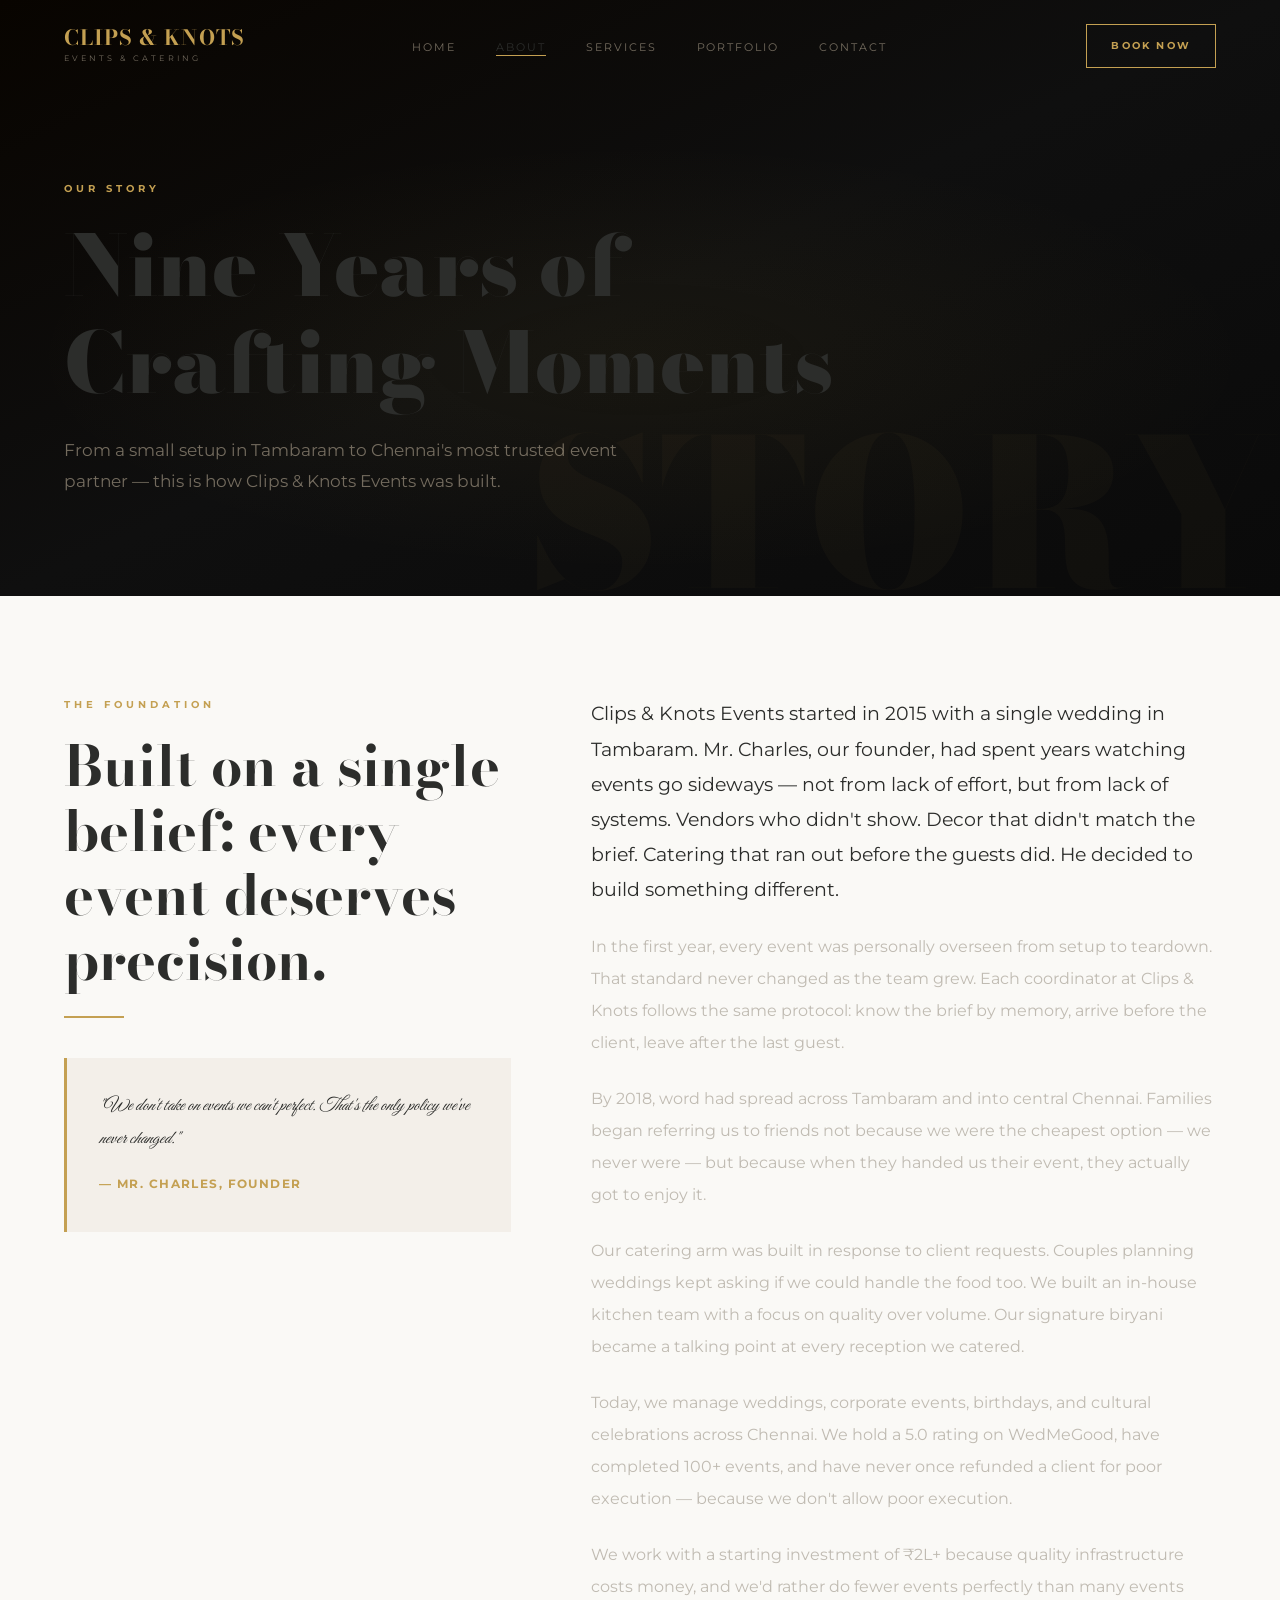
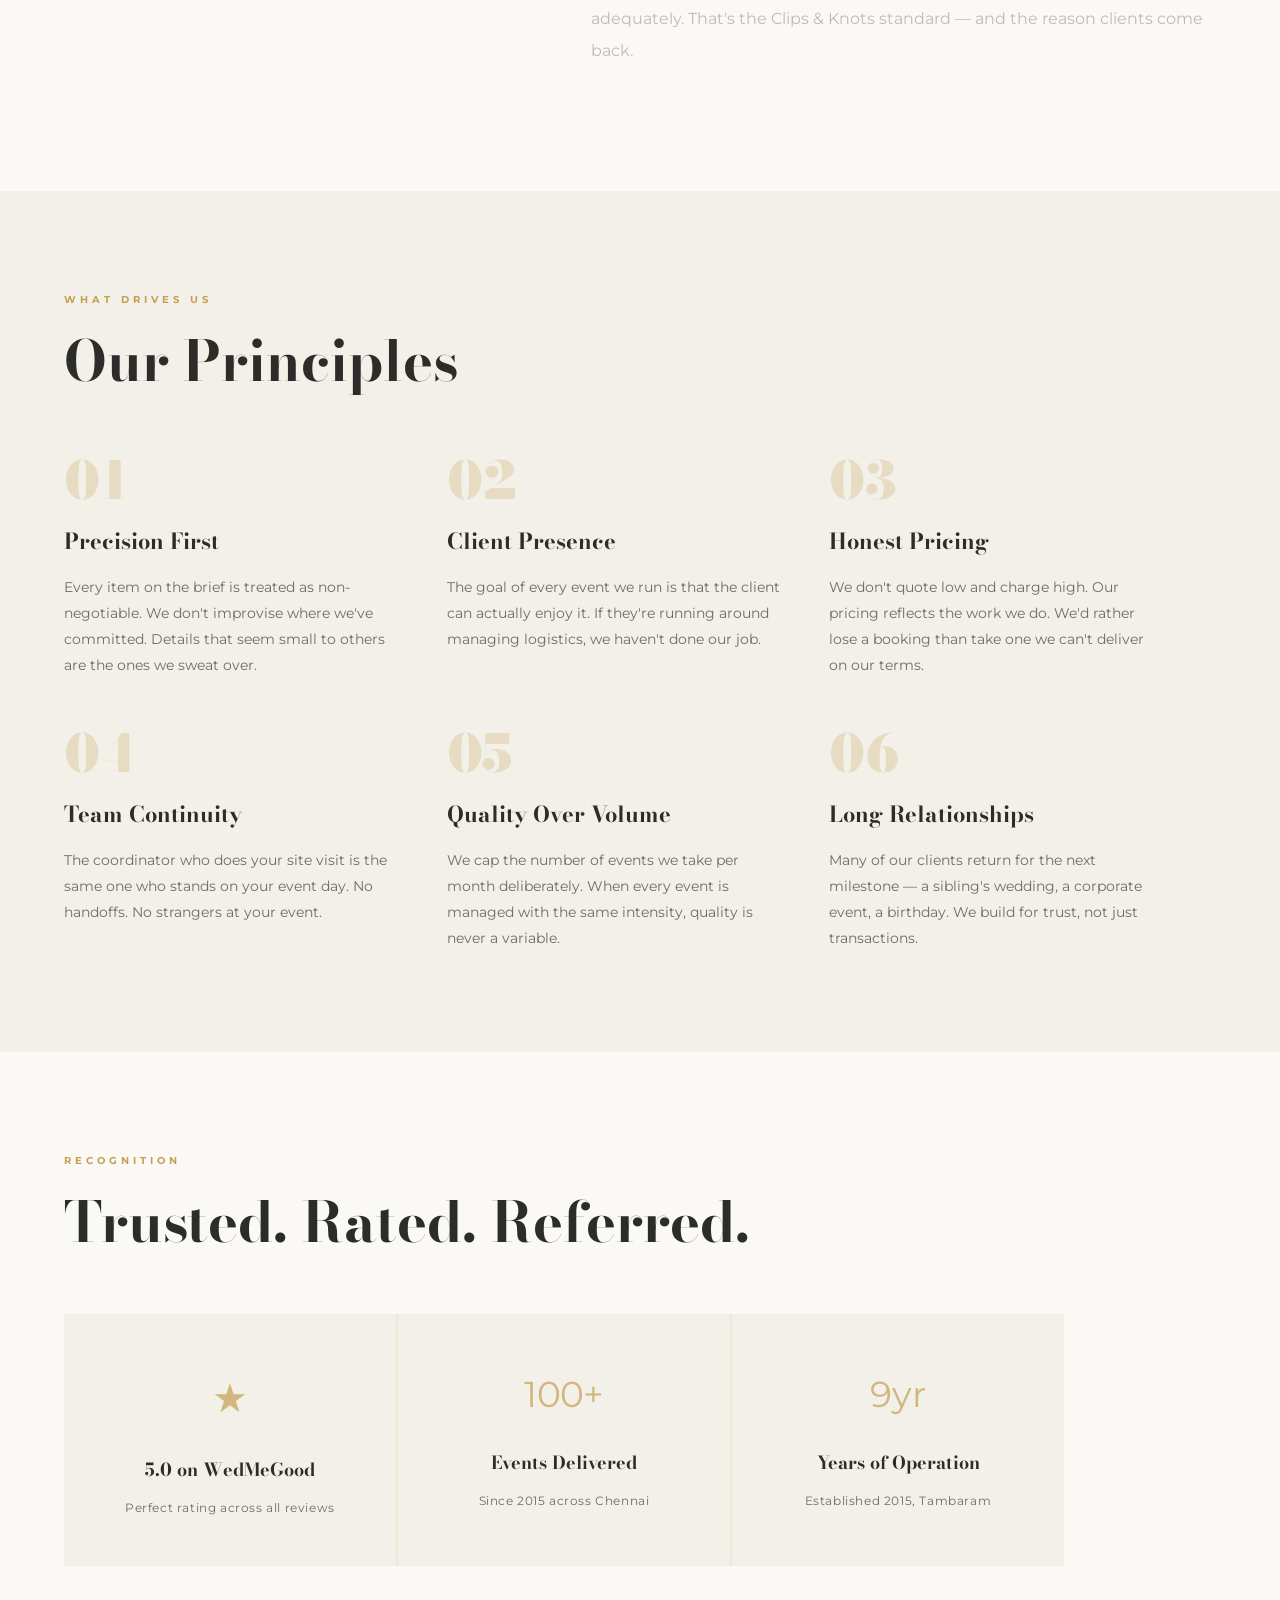
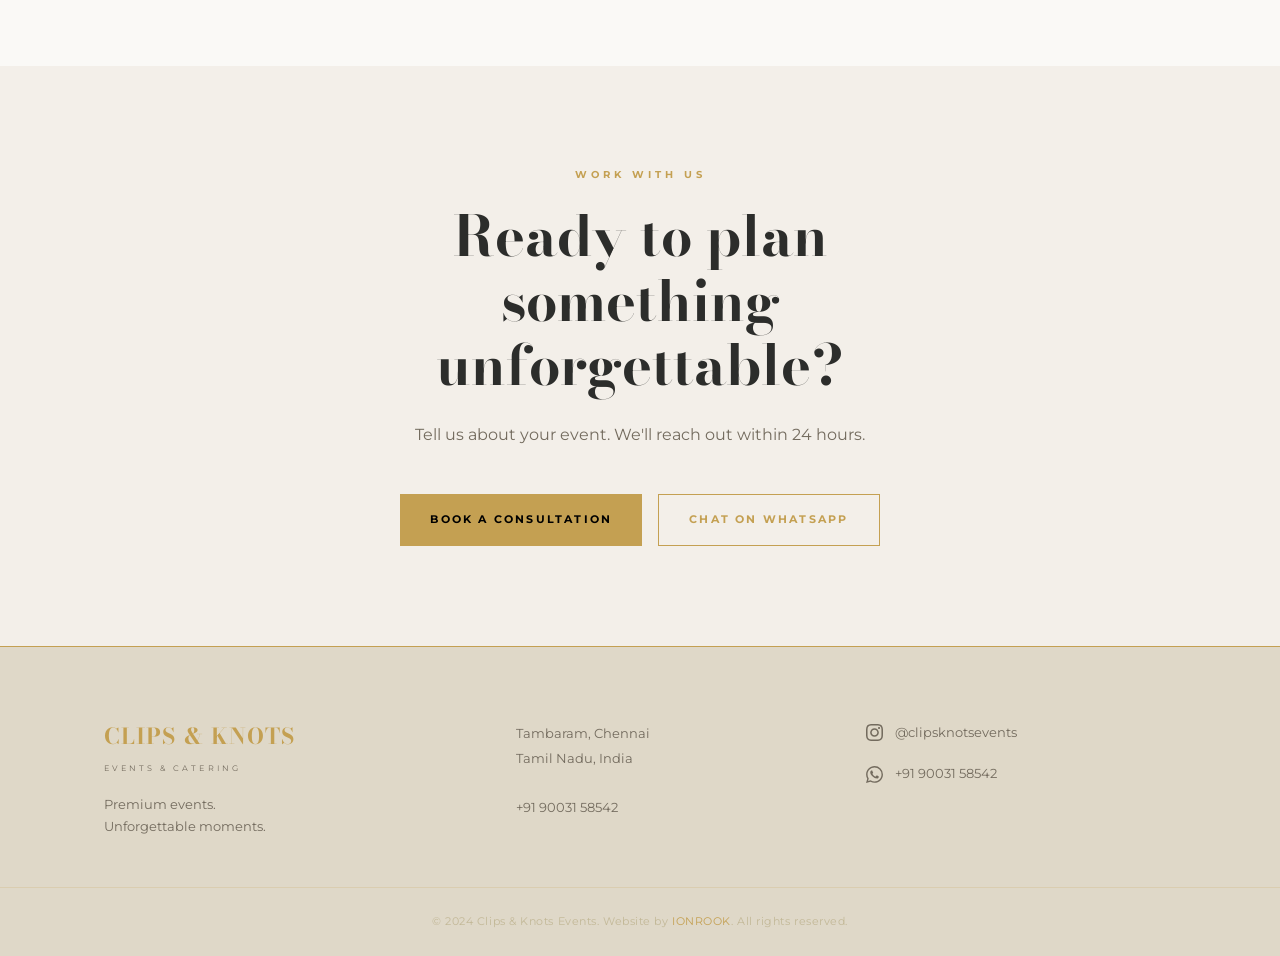
==== commit 9edac71e: "updated website files" ====
--- a/about.html
+++ b/about.html
@@ -19,13 +19,13 @@
       <span class="nav-logo-sub">Events &amp; Catering</span>
     </a>
     <ul class="nav-links" role="list">
+      <li><a href="index.html">Home</a></li>
       <li><a href="about.html" aria-current="page">About</a></li>
       <li><a href="index.html#services">Services</a></li>
-      <li><a href="index.html#portfolio">Portfolio</a></li>
-      <li><a href="index.html#process">Process</a></li>
+      <li><a href="index.html#work">Portfolio</a></li>
       <li><a href="contact.html">Contact</a></li>
     </ul>
-    <a href="contact.html" class="btn btn-primary" style="margin-left:32px;">Book Now</a>
+    <a href="contact.html" class="nav-cta">Book Now</a>
     <button class="nav-hamburger" aria-label="Open navigation menu" aria-expanded="false">
       <span></span><span></span><span></span>
     </button>
@@ -34,10 +34,11 @@
   <!-- MOBILE MENU -->
   <div class="mobile-menu" role="dialog" aria-modal="true" aria-label="Navigation menu">
     <a href="index.html">Home</a>
+    <a href="about.html">About</a>
     <a href="index.html#services">Services</a>
-    <a href="index.html#portfolio">Portfolio</a>
+    <a href="index.html#work">Portfolio</a>
     <a href="contact.html">Contact</a>
-    <a href="https://wa.me/919003158542?text=Hi%20Clips%20%26%20Knots%2C%20I'm%20interested%20in%20your%20event%20planning%20services." class="btn btn-primary" target="_blank" rel="noopener noreferrer" style="margin-top:8px;">Chat on WhatsApp</a>
+    <a href="https://wa.me/919003158542?text=Hi%20Clips%20%26%20Knots%2C%20I'm%20interested%20in%20your%20event%20planning%20services." target="_blank" rel="noopener noreferrer">WhatsApp Us</a>
   </div>
 
   <main>
--- a/css/style.css
+++ b/css/style.css
@@ -1,25 +1,25 @@
-@import url('https://fonts.googleapis.com/css2?family=Playfair+Display:ital,wght@0,400;0,500;0,700;0,900;1,400&family=Lato:wght@300;400;700&family=Cormorant+Garamond:ital,wght@1,400;1,500;1,600&display=swap');
+@import url('https://fonts.googleapis.com/css2?family=Bodoni+Moda:ital,opsz,wght@0,6..96,400;0,6..96,700;0,6..96,900;1,6..96,400;1,6..96,700&family=Great+Vibes&family=Montserrat:ital,wght@0,300;0,400;0,600;0,700;1,300;1,400&display=swap');
 
 /* ============================================
    ROOT VARIABLES
    ============================================ */
 
 :root {
-  --bg-primary:    #0f0f0f;
-  --bg-secondary:  #1a1a1a;
-  --bg-dark:       #0a0a0a;
-  --bg-darkest:    #050505;
-  --text-primary:  #f5f2ed;
-  --text-secondary:#a89968;
-  --accent:        #d4af37;
-  --accent-dark:   #b8962e;
-  --border:        #2a2a2a;
-  --border-accent: rgba(212, 175, 55, 0.2);
-  --font-serif:    'Playfair Display', Georgia, serif;
-  --font-sans:     'Lato', sans-serif;
-  --font-quote:    'Cormorant Garamond', Georgia, serif;
+  --bg-primary:    #FAF9F6;
+  --bg-secondary:  #F3EFE9;
+  --bg-dark:       #EAE3D6;
+  --bg-darkest:    #DFD8C8;
+  --text-primary:  #2C2D2B;
+  --text-secondary:#736B5E;
+  --accent:        #C4A052;
+  --accent-dark:   #A38341;
+  --border:        rgba(196, 160, 82, 0.2);
+  --border-accent: rgba(196, 160, 82, 0.2);
+  --font-serif:    'Bodoni Moda', serif;
+  --font-sans:     'Montserrat', sans-serif;
+  --font-quote:    'Great Vibes', cursive;
   --transition:    all 0.4s cubic-bezier(0.4, 0, 0.2, 1);
-  --shadow-gold:   0 10px 40px rgba(212, 175, 55, 0.1);
+  --shadow-gold:   0 10px 40px rgba(196, 160, 82, 0.15);
 }
 
 /* ============================================
@@ -148,7 +148,7 @@
 }
 
 .nav.scrolled {
-  background: rgba(9, 8, 7, 0.97);
+  background: rgba(250, 249, 246, 0.97);
   backdrop-filter: blur(20px);
   -webkit-backdrop-filter: blur(20px);
   padding: 16px 5%;
@@ -194,10 +194,54 @@
   text-transform: uppercase;
   color: var(--text-secondary);
   transition: color 0.3s ease;
+  position: relative;
+}
+
+.nav-links a::after {
+  content: '';
+  position: absolute;
+  bottom: -2px;
+  left: 0;
+  right: 100%;
+  height: 1px;
+  background: var(--accent);
+  transition: right 0.35s cubic-bezier(0.4, 0, 0.2, 1);
 }
 
 .nav-links a:hover {
   color: var(--accent);
+}
+
+.nav-links a:hover::after {
+  right: 0;
+}
+
+.nav-links a[aria-current="page"] {
+  color: var(--text-primary);
+}
+
+.nav-links a[aria-current="page"]::after {
+  right: 0;
+}
+
+/* Nav CTA button */
+.nav-cta {
+  font-family: var(--font-sans);
+  font-size: 10px;
+  font-weight: 700;
+  letter-spacing: 0.22em;
+  text-transform: uppercase;
+  color: var(--accent);
+  border: 1px solid var(--accent);
+  padding: 12px 24px;
+  transition: background 0.3s, color 0.3s;
+  white-space: nowrap;
+  margin-left: 32px;
+}
+
+.nav-cta:hover {
+  background: var(--accent);
+  color: #000;
 }
 
 /* Mobile hamburger */
@@ -236,7 +280,7 @@
   display: none;
   position: fixed;
   inset: 0;
-  background: rgba(5, 4, 3, 0.99);
+  background: rgba(250, 249, 246, 0.99);
   z-index: 999;
   flex-direction: column;
   align-items: center;
@@ -279,9 +323,9 @@
   position: relative;
   overflow: hidden;
   background:
-    radial-gradient(ellipse 80% 60% at 65% 35%, rgba(212, 175, 55, 0.07) 0%, transparent 55%),
-    radial-gradient(ellipse 60% 80% at 15% 75%, rgba(160, 80, 20, 0.09) 0%, transparent 45%),
-    linear-gradient(155deg, #080400 0%, #0f0f0f 30%, #130900 60%, #0a0a0a 100%);
+    radial-gradient(ellipse 80% 60% at 65% 35%, rgba(196, 160, 82, 0.12) 0%, transparent 55%),
+    radial-gradient(ellipse 60% 80% at 15% 75%, rgba(243, 239, 233, 0.8) 0%, transparent 45%),
+    linear-gradient(155deg, #FFFFFF 0%, #FAF9F6 30%, #F5EFEB 60%, #FAF9F6 100%);
 }
 
 .hero::before {
@@ -469,10 +513,11 @@
   width: 100%;
   aspect-ratio: 4/5;
   background:
-    radial-gradient(ellipse at 40% 35%, rgba(212, 175, 55, 0.14) 0%, transparent 55%),
-    linear-gradient(145deg, #1a0d05 0%, #2a1a0a 45%, #1a1006 100%);
+    radial-gradient(ellipse at 40% 35%, rgba(196, 160, 82, 0.14) 0%, transparent 55%),
+    linear-gradient(145deg, #F3EFE9 0%, #EAE3D6 45%, #DFD8C8 100%);
   position: relative;
   overflow: hidden;
+  border-radius: 200px 200px 0 0;
 }
 
 .about-image::after {
@@ -557,7 +602,7 @@
 }
 
 .service-card:hover {
-  background: #222;
+  background: #DFD8C8;
   border-left-color: var(--accent);
   box-shadow: var(--shadow-gold);
 }
@@ -655,17 +700,17 @@
   background: radial-gradient(ellipse at 50% 40%, rgba(212, 175, 55, 0.1) 0%, transparent 65%);
 }
 
-.portfolio-item:nth-child(1) .portfolio-img { background: linear-gradient(145deg, #200808 0%, #3d1414 50%, #1a0a0a 100%); }
-.portfolio-item:nth-child(2) .portfolio-img { background: linear-gradient(145deg, #08081f 0%, #14143d 50%, #0a0a1c 100%); }
-.portfolio-item:nth-child(3) .portfolio-img { background: linear-gradient(145deg, #1a1204 0%, #302210 50%, #1a1108 100%); }
-.portfolio-item:nth-child(4) .portfolio-img { background: linear-gradient(145deg, #081808 0%, #142814 50%, #0a1a0a 100%); }
-.portfolio-item:nth-child(5) .portfolio-img { background: linear-gradient(145deg, #1a0818 0%, #2d1530 50%, #160a18 100%); }
-.portfolio-item:nth-child(6) .portfolio-img { background: linear-gradient(145deg, #1f1303 0%, #3a2810 50%, #1a1208 100%); }
+.portfolio-item:nth-child(1) .portfolio-img { background: linear-gradient(145deg, #F5EFEB 0%, #EAE3D6 50%, #F3EFE9 100%); border-radius: 200px 200px 0 0; }
+.portfolio-item:nth-child(2) .portfolio-img { background: linear-gradient(145deg, #EAE3D6 0%, #DFD8C8 50%, #EAE3D6 100%); border-radius: 0 0 200px 0; }
+.portfolio-item:nth-child(3) .portfolio-img { background: linear-gradient(145deg, #F3EFE9 0%, #EAE3D6 50%, #F5EFEB 100%); border-radius: 20px; }
+.portfolio-item:nth-child(4) .portfolio-img { background: linear-gradient(145deg, #EAE3D6 0%, #DFD8C8 50%, #EAE3D6 100%); border-radius: 20px; }
+.portfolio-item:nth-child(5) .portfolio-img { background: linear-gradient(145deg, #F5EFEB 0%, #EAE3D6 50%, #F3EFE9 100%); border-radius: 20px; }
+.portfolio-item:nth-child(6) .portfolio-img { background: linear-gradient(145deg, #EAE3D6 0%, #DFD8C8 50%, #EAE3D6 100%); border-radius: 20px; }
 
 .portfolio-overlay {
   position: absolute;
   inset: 0;
-  background: rgba(8, 4, 0, 0);
+  background: rgba(250, 249, 246, 0);
   display: flex;
   align-items: center;
   justify-content: center;
@@ -684,7 +729,7 @@
 }
 
 .portfolio-item:hover .portfolio-overlay {
-  background: rgba(8, 4, 0, 0.88);
+  background: rgba(250, 249, 246, 0.88);
 }
 
 .portfolio-item:hover .portfolio-overlay-content {
@@ -1276,7 +1321,7 @@
 }
 
 .recognition-item:hover {
-  background: #222;
+  background: #DFD8C8;
 }
 
 .recognition-icon {
@@ -1540,7 +1585,7 @@
 
 @media (max-width: 768px) {
   .nav-links,
-  .nav .btn {
+  .nav-cta {
     display: none;
   }
 
